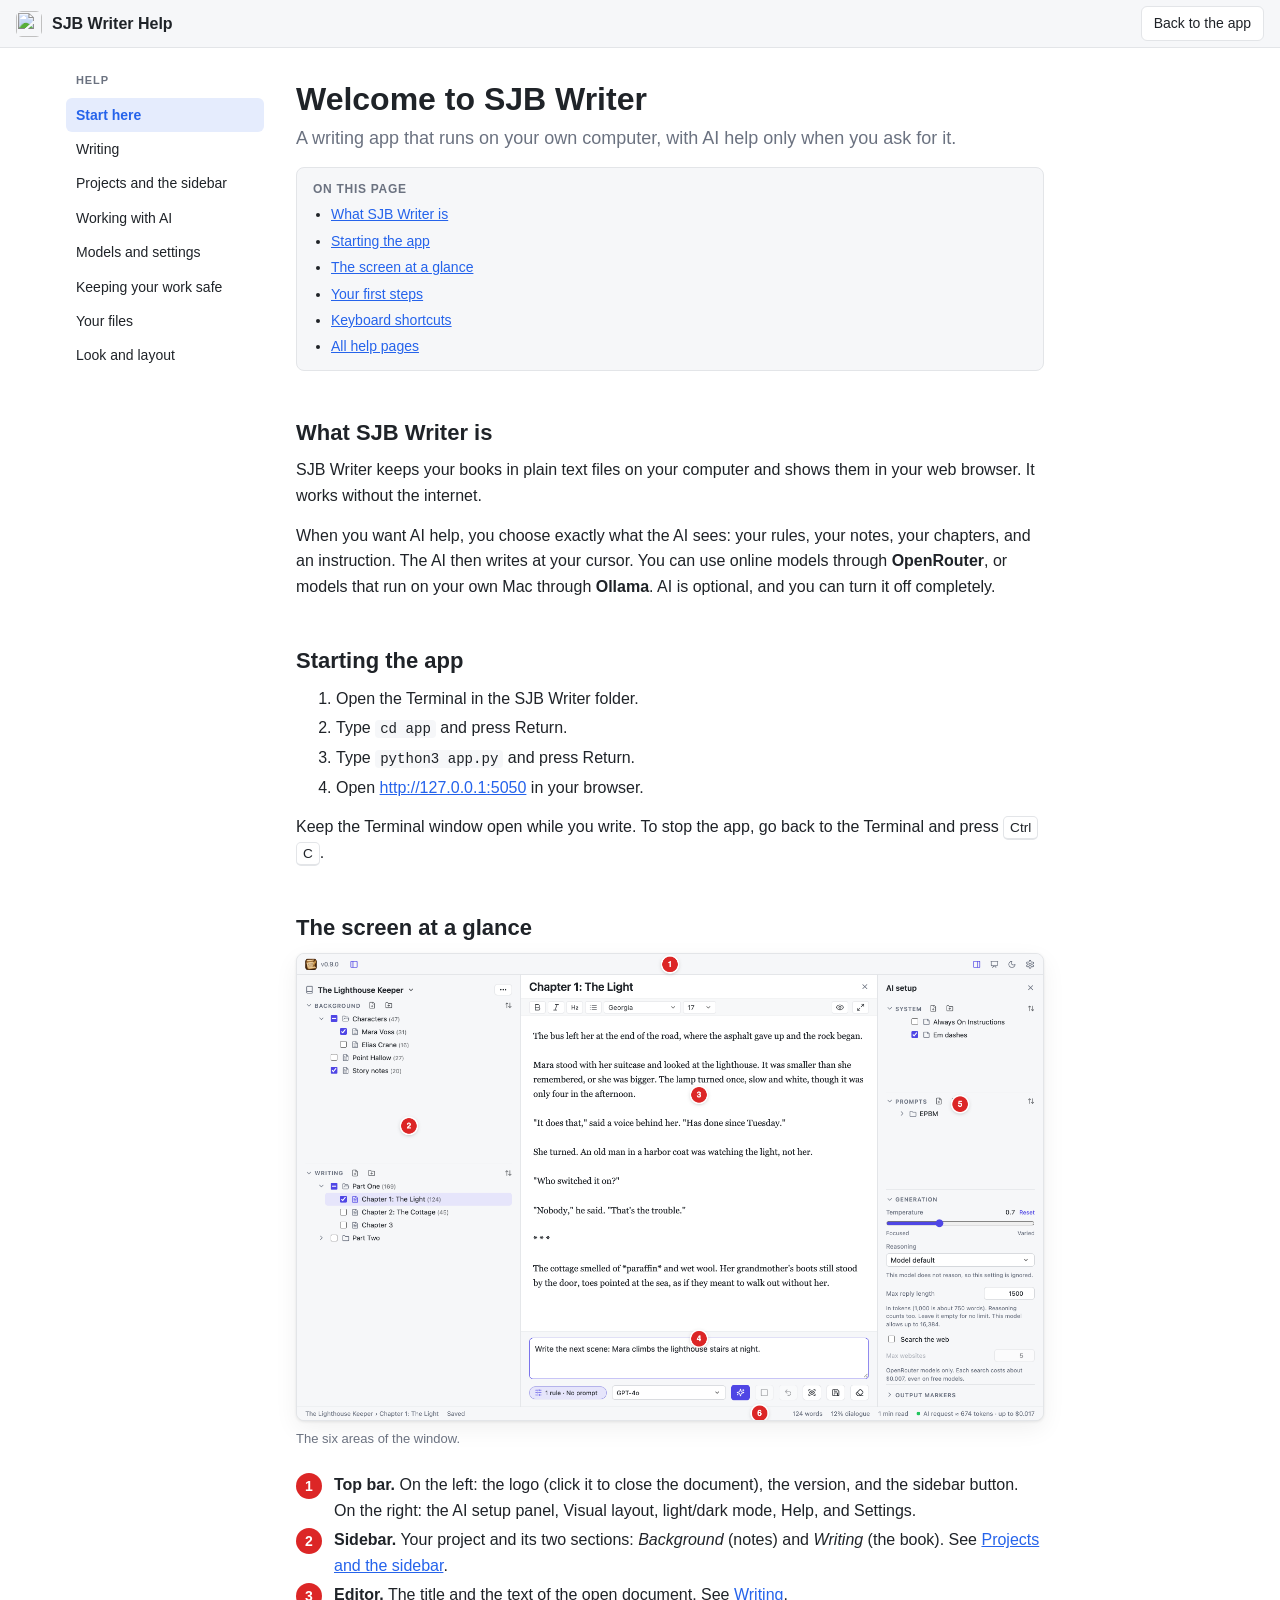
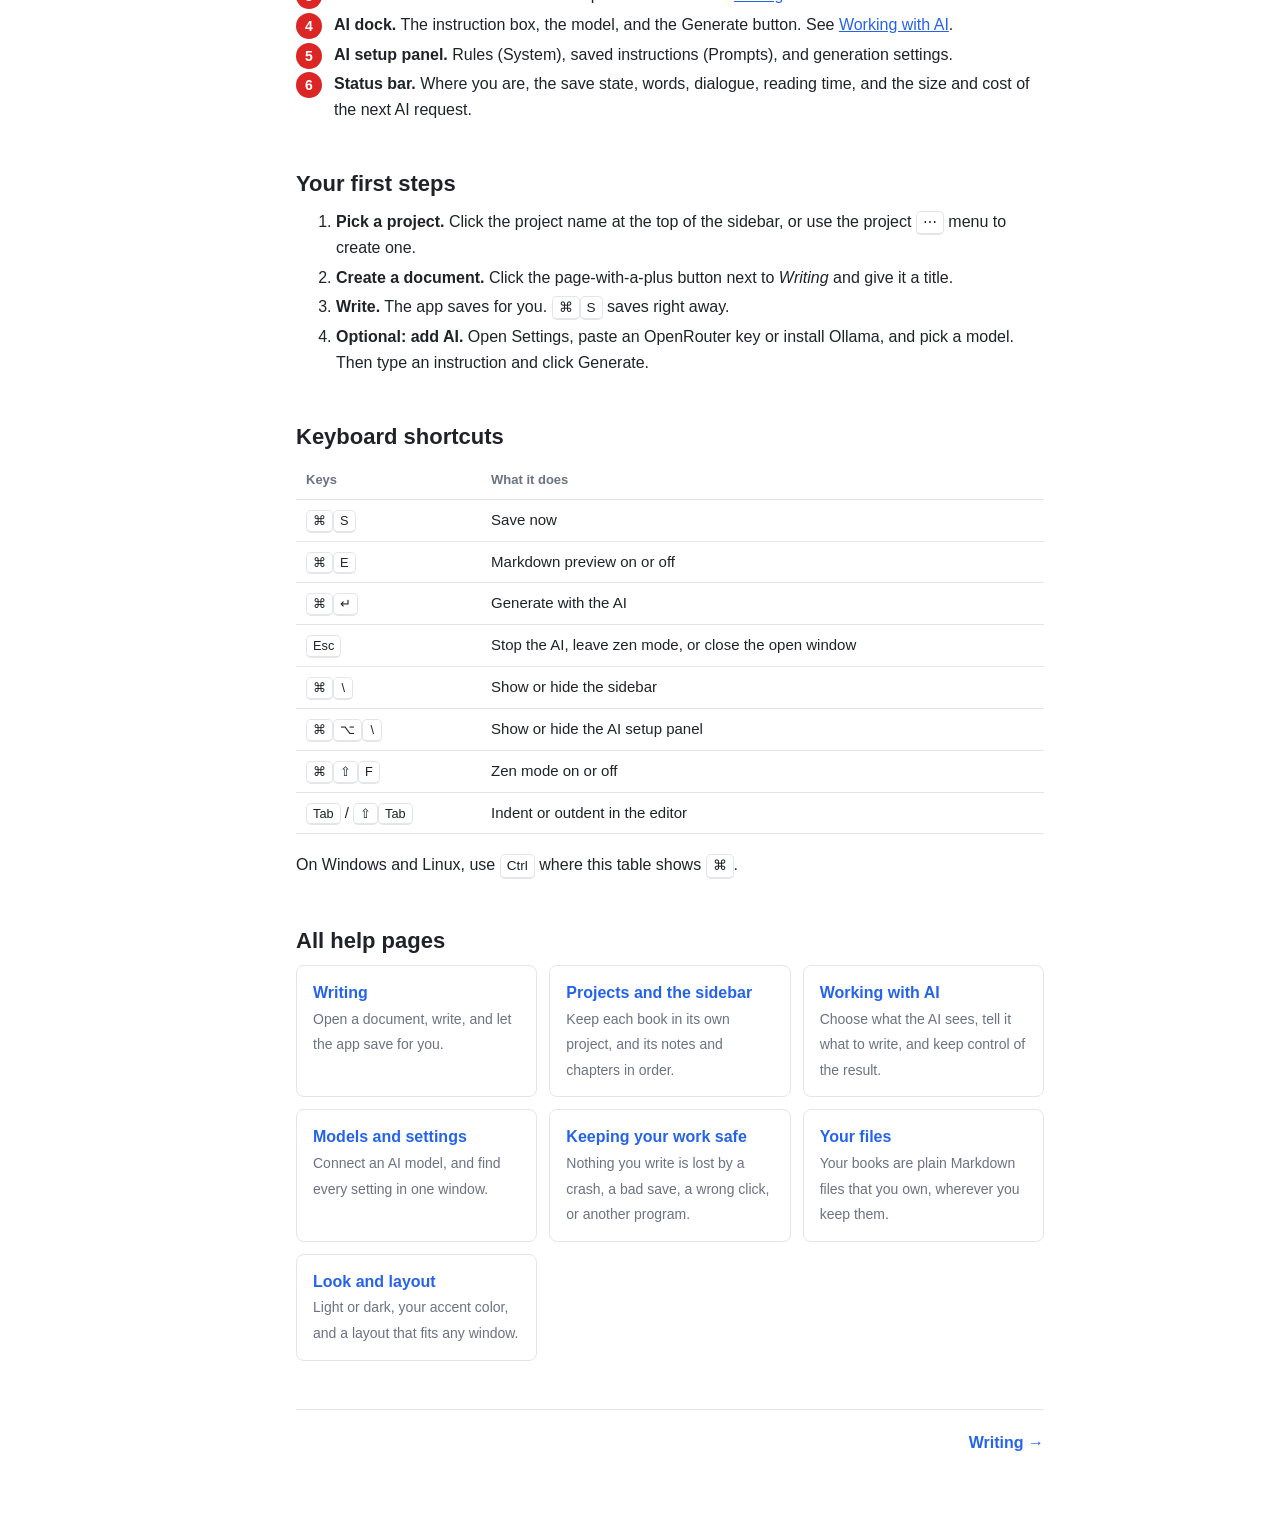
==== app/static/help/index.html @ 3fe7153a "Merge feat/help-pages: help pages and a Help button Co-Authored-By: Claude Opus 5.5 <noreply@anthrop" ====
<!doctype html>
<html lang="en">
<head>
  <meta charset="utf-8">
  <meta name="viewport" content="width=device-width, initial-scale=1">
  <title>Start here · SJB Writer Help</title>
  <link rel="icon" type="image/png" sizes="32x32" href="../favicon-32x32.png">
  <link rel="stylesheet" href="help.css">
  <script src="help.js" defer></script>
</head>
<body>
<header class="help-top">
  <a class="help-brand" href="index.html"><img src="../apple-touch-icon.png" alt="">SJB Writer Help</a>
  <a class="help-back" href="/">Back to the app</a>
</header>
<div class="help-layout">
  <nav class="help-nav" aria-label="Help pages">
    <h2>Help</h2>
    <ol>
      <li><a href="index.html" aria-current="page">Start here</a></li>
      <li><a href="writing.html">Writing</a></li>
      <li><a href="organizing.html">Projects and the sidebar</a></li>
      <li><a href="ai.html">Working with AI</a></li>
      <li><a href="models.html">Models and settings</a></li>
      <li><a href="safety.html">Keeping your work safe</a></li>
      <li><a href="files.html">Your files</a></li>
      <li><a href="look.html">Look and layout</a></li>
    </ol>
  </nav>
  <main class="help-main">
<h1>Welcome to SJB Writer</h1>
<p class="help-lead">A writing app that runs on your own computer, with AI help only when you ask for it.</p>
<nav class="help-toc" aria-label="On this page">
  <strong>On this page</strong>
  <ul>
    <li><a href="#what">What SJB Writer is</a></li>
    <li><a href="#start">Starting the app</a></li>
    <li><a href="#screen">The screen at a glance</a></li>
    <li><a href="#first-steps">Your first steps</a></li>
    <li><a href="#shortcuts">Keyboard shortcuts</a></li>
    <li><a href="#pages">All help pages</a></li>
  </ul>
</nav>

<h2 id="what">What SJB Writer is</h2>
<p>SJB Writer keeps your books in plain text files on your computer and shows them in your web browser. It works without the internet.</p>
<p>When you want AI help, you choose exactly what the AI sees: your rules, your notes, your chapters, and an instruction. The AI then writes at your cursor. You can use online models through <strong>OpenRouter</strong>, or models that run on your own Mac through <strong>Ollama</strong>. AI is optional, and you can turn it off completely.</p>

<h2 id="start">Starting the app</h2>
<ol>
<li>Open the Terminal in the SJB Writer folder.</li>
<li>Type <code>cd app</code> and press Return.</li>
<li>Type <code>python3 app.py</code> and press Return.</li>
<li>Open <a href="http://127.0.0.1:5050">http://127.0.0.1:5050</a> in your browser.</li>
</ol>
<p>Keep the Terminal window open while you write. To stop the app, go back to the Terminal and press <kbd>Ctrl</kbd><kbd>C</kbd>.</p>

<h2 id="screen">The screen at a glance</h2>
<figure>
  <img src="assets/overview.png" alt="The SJB Writer window, with six numbered areas" loading="lazy">
  <figcaption>The six areas of the window.</figcaption>
</figure>
<ol class="callouts">
<li data-n="1"><strong>Top bar.</strong> On the left: the logo (click it to close the document), the version, and the sidebar button. On the right: the AI setup panel, Visual layout, light/dark mode, Help, and Settings.</li>
<li data-n="2"><strong>Sidebar.</strong> Your project and its two sections: <em>Background</em> (notes) and <em>Writing</em> (the book). See <a href="organizing.html">Projects and the sidebar</a>.</li>
<li data-n="3"><strong>Editor.</strong> The title and the text of the open document. See <a href="writing.html">Writing</a>.</li>
<li data-n="4"><strong>AI dock.</strong> The instruction box, the model, and the Generate button. See <a href="ai.html">Working with AI</a>.</li>
<li data-n="5"><strong>AI setup panel.</strong> Rules (System), saved instructions (Prompts), and generation settings.</li>
<li data-n="6"><strong>Status bar.</strong> Where you are, the save state, words, dialogue, reading time, and the size and cost of the next AI request.</li>
</ol>

<h2 id="first-steps">Your first steps</h2>
<ol>
<li><strong>Pick a project.</strong> Click the project name at the top of the sidebar, or use the project <kbd>⋯</kbd> menu to create one.</li>
<li><strong>Create a document.</strong> Click the page-with-a-plus button next to <em>Writing</em> and give it a title.</li>
<li><strong>Write.</strong> The app saves for you. <kbd>⌘</kbd><kbd>S</kbd> saves right away.</li>
<li><strong>Optional: add AI.</strong> Open Settings, paste an OpenRouter key or install Ollama, and pick a model. Then type an instruction and click Generate.</li>
</ol>

<h2 id="shortcuts">Keyboard shortcuts</h2>
<table>
<thead><tr><th>Keys</th><th>What it does</th></tr></thead>
<tbody>
<tr><td><kbd>⌘</kbd><kbd>S</kbd></td><td>Save now</td></tr>
<tr><td><kbd>⌘</kbd><kbd>E</kbd></td><td>Markdown preview on or off</td></tr>
<tr><td><kbd>⌘</kbd><kbd>↵</kbd></td><td>Generate with the AI</td></tr>
<tr><td><kbd>Esc</kbd></td><td>Stop the AI, leave zen mode, or close the open window</td></tr>
<tr><td><kbd>⌘</kbd><kbd>\</kbd></td><td>Show or hide the sidebar</td></tr>
<tr><td><kbd>⌘</kbd><kbd>⌥</kbd><kbd>\</kbd></td><td>Show or hide the AI setup panel</td></tr>
<tr><td><kbd>⌘</kbd><kbd>⇧</kbd><kbd>F</kbd></td><td>Zen mode on or off</td></tr>
<tr><td><kbd>Tab</kbd> / <kbd>⇧</kbd><kbd>Tab</kbd></td><td>Indent or outdent in the editor</td></tr>
</tbody>
</table>
<p>On Windows and Linux, use <kbd>Ctrl</kbd> where this table shows <kbd>⌘</kbd>.</p>

<h2 id="pages">All help pages</h2>
<div class="help-cards">
  <a href="writing.html"><strong>Writing</strong><span>Open a document, write, and let the app save for you.</span></a>
  <a href="organizing.html"><strong>Projects and the sidebar</strong><span>Keep each book in its own project, and its notes and chapters in order.</span></a>
  <a href="ai.html"><strong>Working with AI</strong><span>Choose what the AI sees, tell it what to write, and keep control of the result.</span></a>
  <a href="models.html"><strong>Models and settings</strong><span>Connect an AI model, and find every setting in one window.</span></a>
  <a href="safety.html"><strong>Keeping your work safe</strong><span>Nothing you write is lost by a crash, a bad save, a wrong click, or another program.</span></a>
  <a href="files.html"><strong>Your files</strong><span>Your books are plain Markdown files that you own, wherever you keep them.</span></a>
  <a href="look.html"><strong>Look and layout</strong><span>Light or dark, your accent color, and a layout that fits any window.</span></a>
</div>

<nav class="help-pager" aria-label="More help">
  <span></span>
  <a href="writing.html">Writing →</a>
</nav>
  </main>
</div>
</body>
</html>
---- app/static/help/help.css ----
/* SJB Writer help pages: the app's colors and fonts, laid out for reading.
   Tokens match app/static/style.css; help.js adds mode-dark and accent-* to <body>. */

body {
  --bg: #ffffff;
  --text: #1f2328;
  --text-muted: #6b7280;
  --panel: #f6f7f9;
  --surface: #ffffff;
  --border: #e3e5e8;
  --hover: #eceef1;
  --accent-light: #2563eb;
  --accent-dark: #60a5fa;
  --accent: var(--accent-light);
  --accent-soft: color-mix(in srgb, var(--accent) 12%, var(--bg));
  --shadow: 0 1px 3px rgba(0, 0, 0, 0.08), 0 8px 24px rgba(0, 0, 0, 0.06);
  --gutter: 16px;
  --topbar-h: 48px;
}

body.mode-dark {
  --bg: #17181b;
  --text: #e6e7e9;
  --text-muted: #9097a0;
  --panel: #1e2024;
  --surface: #26282d;
  --border: #2f3237;
  --hover: #2a2d32;
  --accent: var(--accent-dark);
  --accent-soft: color-mix(in srgb, var(--accent) 22%, var(--bg));
  --shadow: 0 1px 3px rgba(0, 0, 0, 0.4), 0 8px 24px rgba(0, 0, 0, 0.35);
}

body.accent-blue    { --accent-light: #2563eb; --accent-dark: #60a5fa; }
body.accent-indigo  { --accent-light: #4f46e5; --accent-dark: #818cf8; }
body.accent-teal    { --accent-light: #0d9488; --accent-dark: #2dd4bf; }
body.accent-crimson { --accent-light: #dc2626; --accent-dark: #f87171; }
body.accent-amber   { --accent-light: #b45309; --accent-dark: #fbbf24; }
body.accent-violet  { --accent-light: #7c3aed; --accent-dark: #a78bfa; }

* {
  box-sizing: border-box;
}

body {
  margin: 0;
  background-color: var(--bg);
  color: var(--text);
  font-family: -apple-system, BlinkMacSystemFont, "Segoe UI", Roboto, Helvetica, Arial, sans-serif;
  font-size: 16px;
  line-height: 1.6;
}

a {
  color: var(--accent);
}

/* ----- Top bar ----- */
.help-top {
  position: sticky;
  top: 0;
  z-index: 10;
  height: var(--topbar-h);
  display: flex;
  align-items: center;
  justify-content: space-between;
  gap: 16px;
  padding: 0 var(--gutter);
  background-color: var(--panel);
  border-bottom: 1px solid var(--border);
}

.help-brand {
  display: flex;
  align-items: center;
  gap: 10px;
  color: var(--text);
  font-weight: 600;
  text-decoration: none;
}

.help-brand img {
  width: 26px;
  height: 26px;
  border-radius: 6px;
}

.help-back {
  font-size: 14px;
  text-decoration: none;
  padding: 5px 12px;
  border: 1px solid var(--border);
  border-radius: 6px;
  background-color: var(--surface);
  color: var(--text);
  white-space: nowrap;
}

.help-back:hover {
  background-color: var(--hover);
}

/* ----- Page layout: contents on the left, the page on the right ----- */
.help-layout {
  display: flex;
  align-items: flex-start;
  max-width: 1180px;
  margin: 0 auto;
}

.help-nav {
  position: sticky;
  top: var(--topbar-h);
  flex: 0 0 230px;
  max-height: calc(100vh - var(--topbar-h));
  overflow-y: auto;
  padding: 24px var(--gutter);
}

.help-nav h2 {
  margin: 0 0 8px 10px;
  font-size: 11px;
  font-weight: 600;
  letter-spacing: 0.08em;
  text-transform: uppercase;
  color: var(--text-muted);
}

.help-nav ol {
  list-style: none;
  margin: 0;
  padding: 0;
}

.help-nav a {
  display: block;
  padding: 6px 10px;
  border-radius: 6px;
  color: var(--text);
  font-size: 14px;
  text-decoration: none;
}

.help-nav a:hover {
  background-color: var(--hover);
}

.help-nav a[aria-current="page"] {
  background-color: var(--accent-soft);
  color: var(--accent);
  font-weight: 600;
}

.help-main {
  flex: 1;
  min-width: 0;
  max-width: 780px;
  padding: 32px var(--gutter) 64px;
}

/* ----- Text ----- */
.help-main h1 {
  margin: 0 0 6px;
  font-size: 32px;
  line-height: 1.2;
}

.help-lead {
  margin: 0 0 28px;
  font-size: 18px;
  color: var(--text-muted);
}

.help-main h2 {
  margin: 40px 0 10px;
  padding-top: 8px;
  font-size: 22px;
  line-height: 1.3;
  scroll-margin-top: calc(var(--topbar-h) + 8px);
}

.help-main h3 {
  margin: 24px 0 6px;
  font-size: 17px;
}

.help-main p,
.help-main ul,
.help-main ol {
  margin: 0 0 14px;
}

.help-main li + li {
  margin-top: 4px;
}

/* On this page: links to the page's sections */
.help-toc {
  margin: 0 0 28px;
  padding: 12px 16px;
  border: 1px solid var(--border);
  border-radius: 8px;
  background-color: var(--panel);
  font-size: 14px;
}

.help-toc strong {
  display: block;
  margin-bottom: 4px;
  color: var(--text-muted);
  font-size: 12px;
  letter-spacing: 0.06em;
  text-transform: uppercase;
}

.help-toc ul {
  margin: 0;
  padding-left: 18px;
}

kbd {
  display: inline-block;
  min-width: 1.6em;
  padding: 1px 6px;
  border: 1px solid var(--border);
  border-bottom-width: 2px;
  border-radius: 5px;
  background-color: var(--surface);
  font-family: inherit;
  font-size: 0.85em;
  line-height: 1.4;
  text-align: center;
}

code {
  padding: 1px 5px;
  border-radius: 4px;
  background-color: var(--panel);
  font-family: ui-monospace, SFMono-Regular, Menlo, monospace;
  font-size: 0.88em;
}

pre {
  margin: 0 0 16px;
  padding: 12px 14px;
  border: 1px solid var(--border);
  border-radius: 8px;
  background-color: var(--panel);
  overflow-x: auto;
  font-size: 14px;
  line-height: 1.5;
}

pre code {
  padding: 0;
  background: none;
}

/* A short tip or warning */
.help-note {
  margin: 0 0 16px;
  padding: 10px 14px;
  border-left: 3px solid var(--accent);
  border-radius: 0 8px 8px 0;
  background-color: var(--accent-soft);
}

.help-note p:last-child {
  margin-bottom: 0;
}

/* Screenshots */
figure {
  margin: 8px 0 22px;
}

figure img {
  display: block;
  max-width: 100%;
  height: auto;
  border: 1px solid var(--border);
  border-radius: 8px;
  box-shadow: var(--shadow);
  background-color: var(--surface);
}

figure.narrow img {
  max-width: 360px;
}

figure.small img {
  max-width: 480px;
}

figcaption {
  margin-top: 8px;
  font-size: 13px;
  color: var(--text-muted);
}

/* Tables (shortcuts, settings) */
table {
  width: 100%;
  margin: 0 0 18px;
  border-collapse: collapse;
  font-size: 15px;
}

th,
td {
  padding: 8px 10px;
  border-bottom: 1px solid var(--border);
  text-align: left;
  vertical-align: top;
}

th {
  font-size: 13px;
  color: var(--text-muted);
  font-weight: 600;
}

td:first-child {
  white-space: nowrap;
}

/* Numbered markers that match the red circles in the overview screenshot */
.callouts {
  list-style: none;
  padding: 0;
}

.callouts li {
  position: relative;
  padding-left: 38px;
}

.callouts li::before {
  content: attr(data-n);
  position: absolute;
  left: 0;
  top: 1px;
  width: 26px;
  height: 26px;
  border-radius: 50%;
  background-color: #dc2626;
  color: #fff;
  font-size: 14px;
  font-weight: 700;
  line-height: 26px;
  text-align: center;
}

/* Cards that link to the other pages */
.help-cards {
  display: grid;
  grid-template-columns: repeat(auto-fill, minmax(220px, 1fr));
  gap: 12px;
  margin: 0 0 20px;
}

.help-cards a {
  display: block;
  padding: 14px 16px;
  border: 1px solid var(--border);
  border-radius: 8px;
  background-color: var(--surface);
  color: var(--text);
  text-decoration: none;
}

.help-cards a:hover {
  border-color: var(--accent);
}

.help-cards strong {
  display: block;
  color: var(--accent);
}

.help-cards span {
  font-size: 14px;
  color: var(--text-muted);
}

/* Previous / next page */
.help-pager {
  display: flex;
  justify-content: space-between;
  gap: 12px;
  margin-top: 48px;
  padding-top: 20px;
  border-top: 1px solid var(--border);
}

.help-pager a {
  text-decoration: none;
  font-weight: 600;
}

/* ----- Narrow windows: the contents list sits above the page ----- */
@media (max-width: 820px) {
  .help-layout {
    display: block;
  }

  .help-nav {
    position: static;
    max-height: none;
    padding: 12px var(--gutter) 0;
  }

  .help-nav h2 {
    display: none;
  }

  .help-nav ol {
    display: flex;
    flex-wrap: wrap;
    gap: 4px;
  }

  .help-nav a {
    padding: 4px 10px;
    border: 1px solid var(--border);
    font-size: 13px;
  }

  .help-main {
    padding-top: 20px;
  }

  .help-main h1 {
    font-size: 26px;
  }

  figure.narrow img,
  figure.small img {
    max-width: 100%;
  }
}
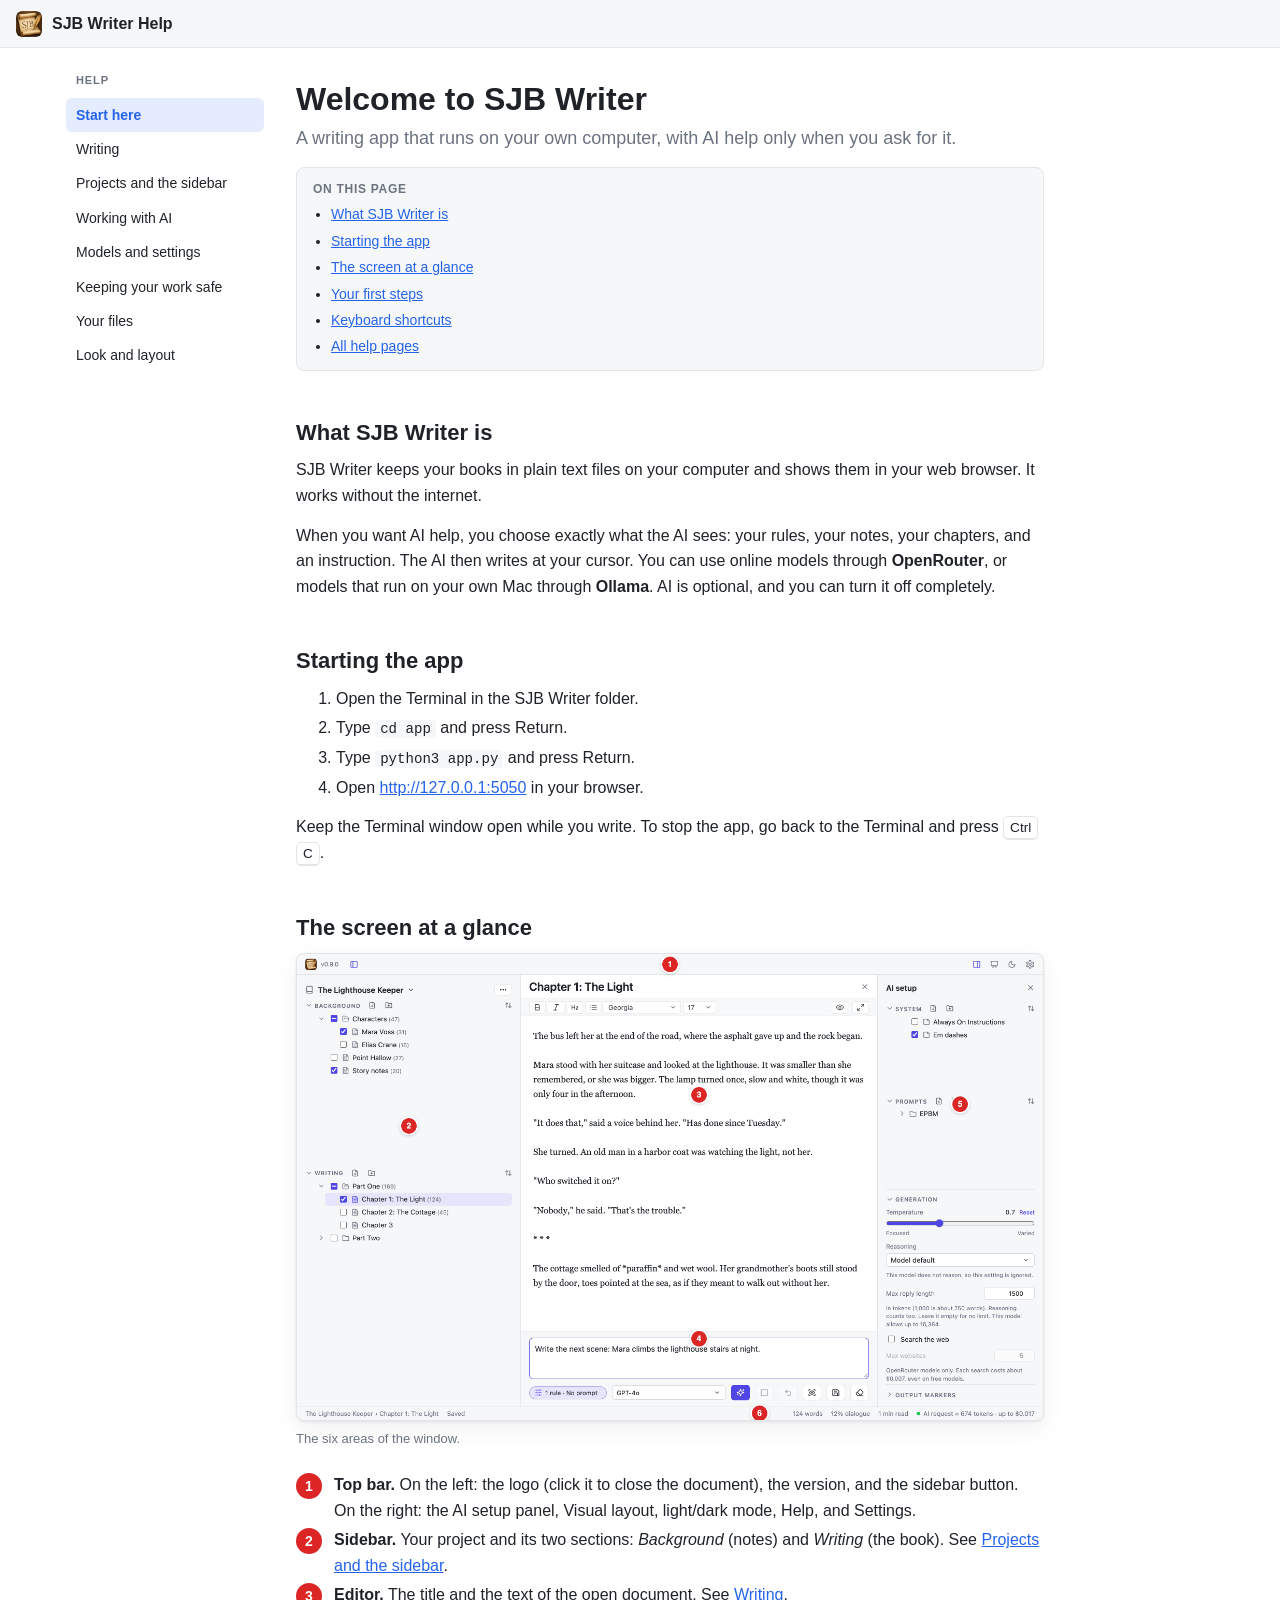
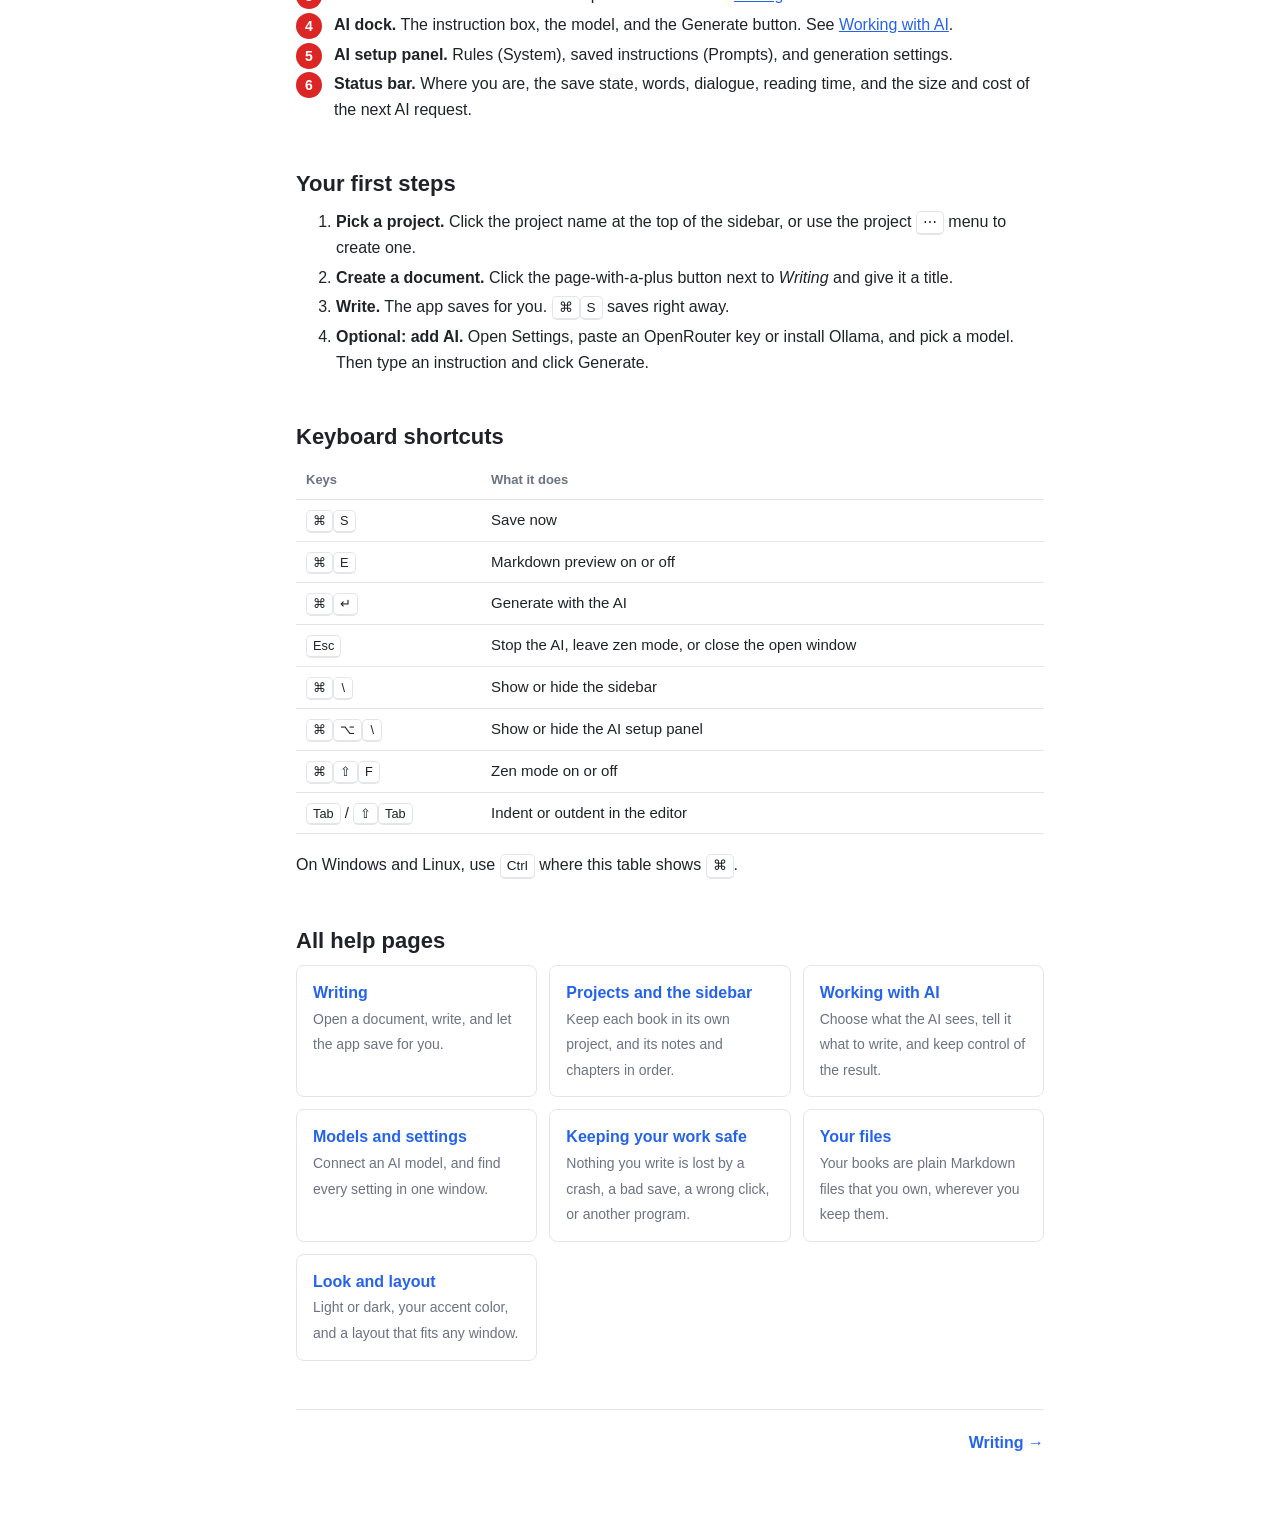
==== commit a3294116: "Merge fix/portable-help: help folder works on its own Co-Authored-By: Claude Opus 5.5 <noreply@anthr" ====
--- a/app/static/help/index.html
+++ b/app/static/help/index.html
@@ -4,14 +4,14 @@
   <meta charset="utf-8">
   <meta name="viewport" content="width=device-width, initial-scale=1">
   <title>Start here · SJB Writer Help</title>
-  <link rel="icon" type="image/png" sizes="32x32" href="../favicon-32x32.png">
+  <link rel="icon" type="image/png" sizes="32x32" href="assets/favicon-32x32.png">
   <link rel="stylesheet" href="help.css">
   <script src="help.js" defer></script>
 </head>
 <body>
 <header class="help-top">
-  <a class="help-brand" href="index.html"><img src="../apple-touch-icon.png" alt="">SJB Writer Help</a>
-  <a class="help-back" href="/">Back to the app</a>
+  <a class="help-brand" href="index.html"><img src="assets/logo.png" alt="">SJB Writer Help</a>
+  <a class="help-back" id="helpBack" href="/">Back to the app</a>
 </header>
 <div class="help-layout">
   <nav class="help-nav" aria-label="Help pages">
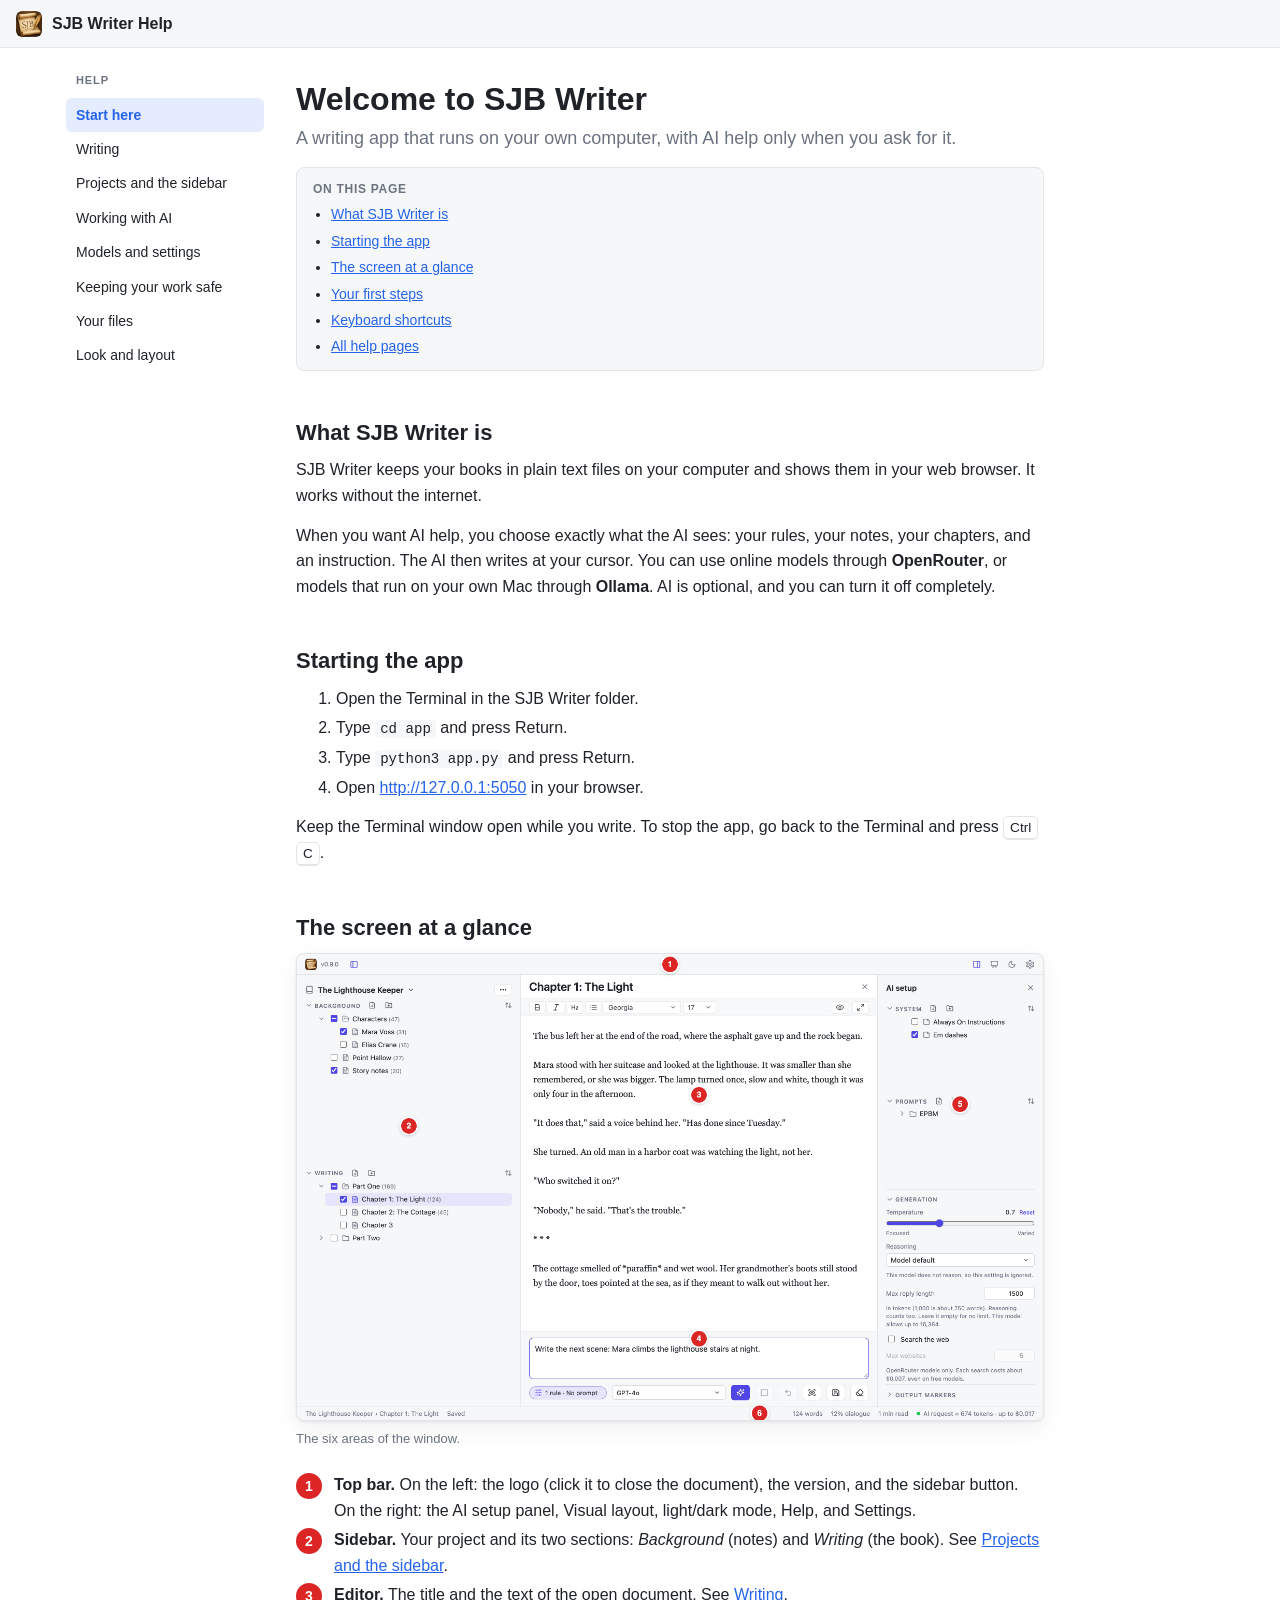
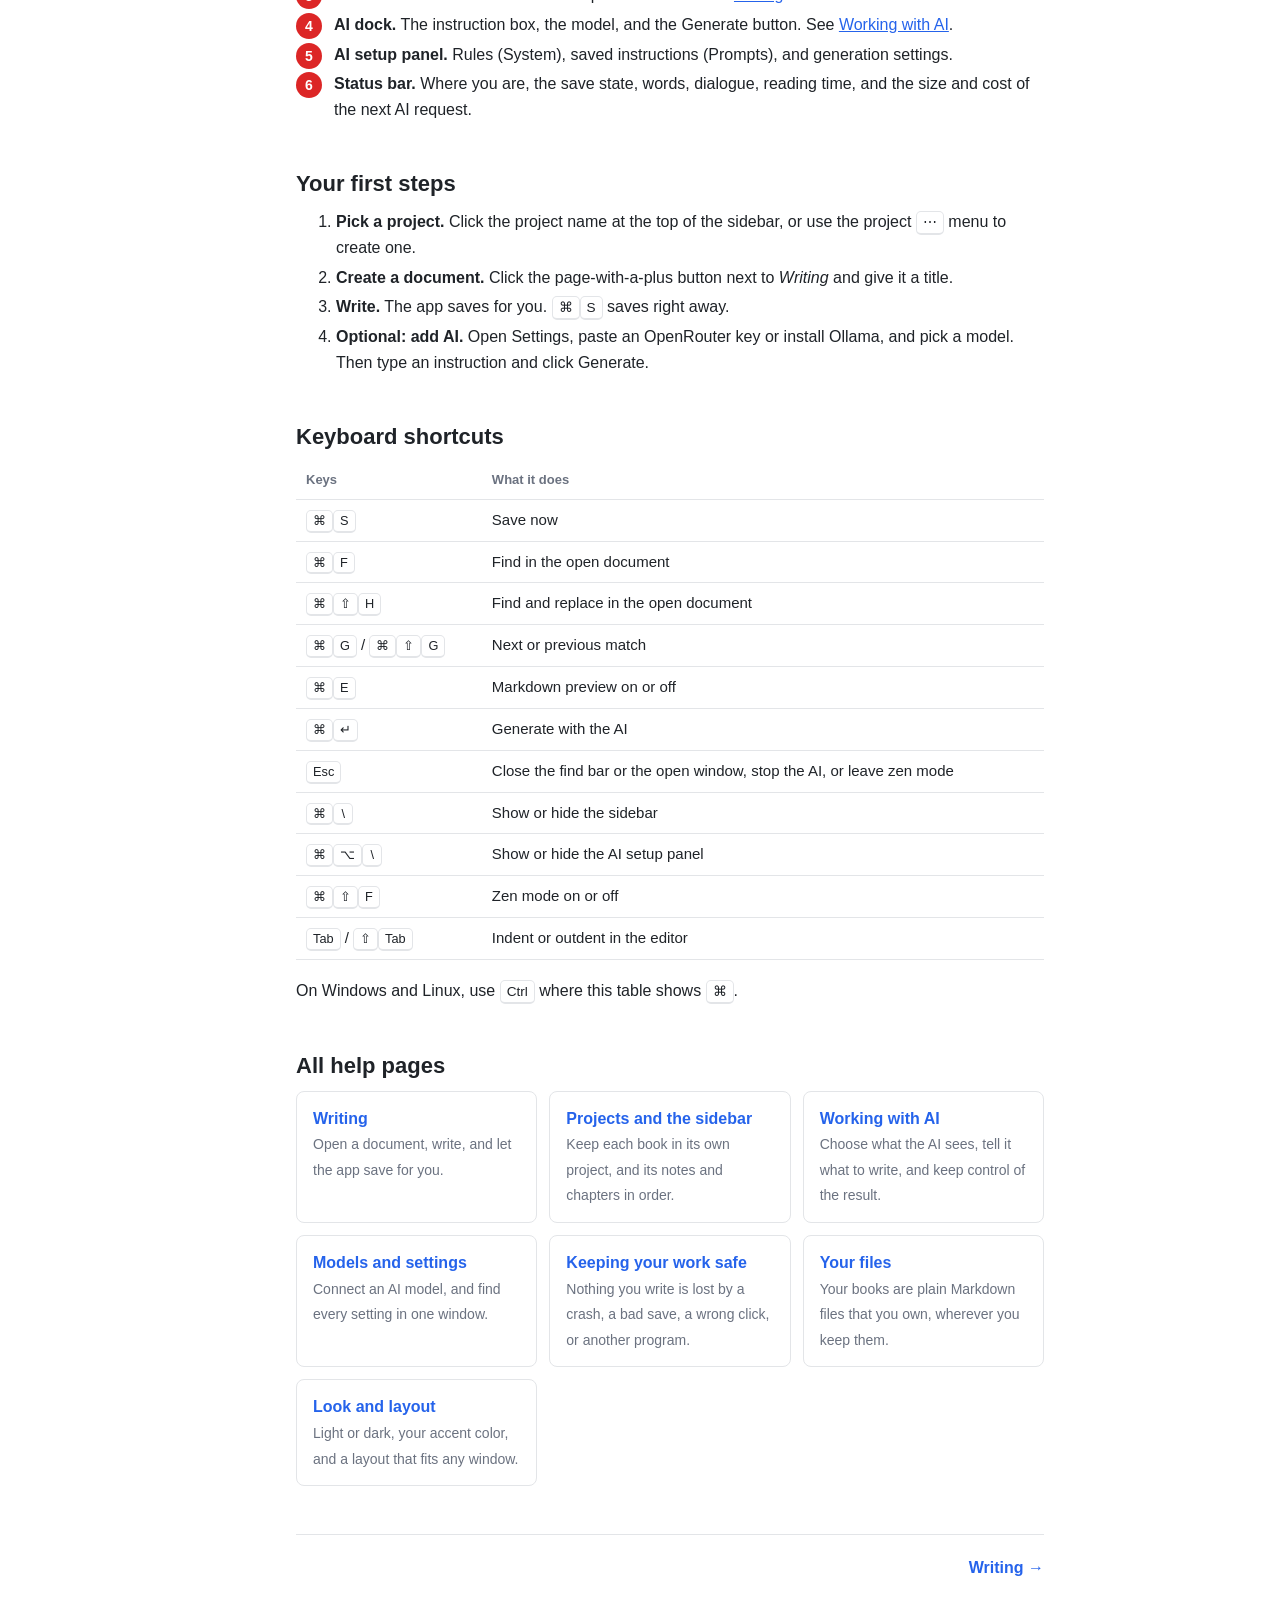
==== commit 5c4ac641: "Merge feat/find-replace: find and replace, in a document and across the project Co-Authored-By: Clau" ====
--- a/app/static/help/index.html
+++ b/app/static/help/index.html
@@ -82,9 +82,12 @@
 <thead><tr><th>Keys</th><th>What it does</th></tr></thead>
 <tbody>
 <tr><td><kbd>⌘</kbd><kbd>S</kbd></td><td>Save now</td></tr>
+<tr><td><kbd>⌘</kbd><kbd>F</kbd></td><td>Find in the open document</td></tr>
+<tr><td><kbd>⌘</kbd><kbd>⇧</kbd><kbd>H</kbd></td><td>Find and replace in the open document</td></tr>
+<tr><td><kbd>⌘</kbd><kbd>G</kbd> / <kbd>⌘</kbd><kbd>⇧</kbd><kbd>G</kbd></td><td>Next or previous match</td></tr>
 <tr><td><kbd>⌘</kbd><kbd>E</kbd></td><td>Markdown preview on or off</td></tr>
 <tr><td><kbd>⌘</kbd><kbd>↵</kbd></td><td>Generate with the AI</td></tr>
-<tr><td><kbd>Esc</kbd></td><td>Stop the AI, leave zen mode, or close the open window</td></tr>
+<tr><td><kbd>Esc</kbd></td><td>Close the find bar or the open window, stop the AI, or leave zen mode</td></tr>
 <tr><td><kbd>⌘</kbd><kbd>\</kbd></td><td>Show or hide the sidebar</td></tr>
 <tr><td><kbd>⌘</kbd><kbd>⌥</kbd><kbd>\</kbd></td><td>Show or hide the AI setup panel</td></tr>
 <tr><td><kbd>⌘</kbd><kbd>⇧</kbd><kbd>F</kbd></td><td>Zen mode on or off</td></tr>
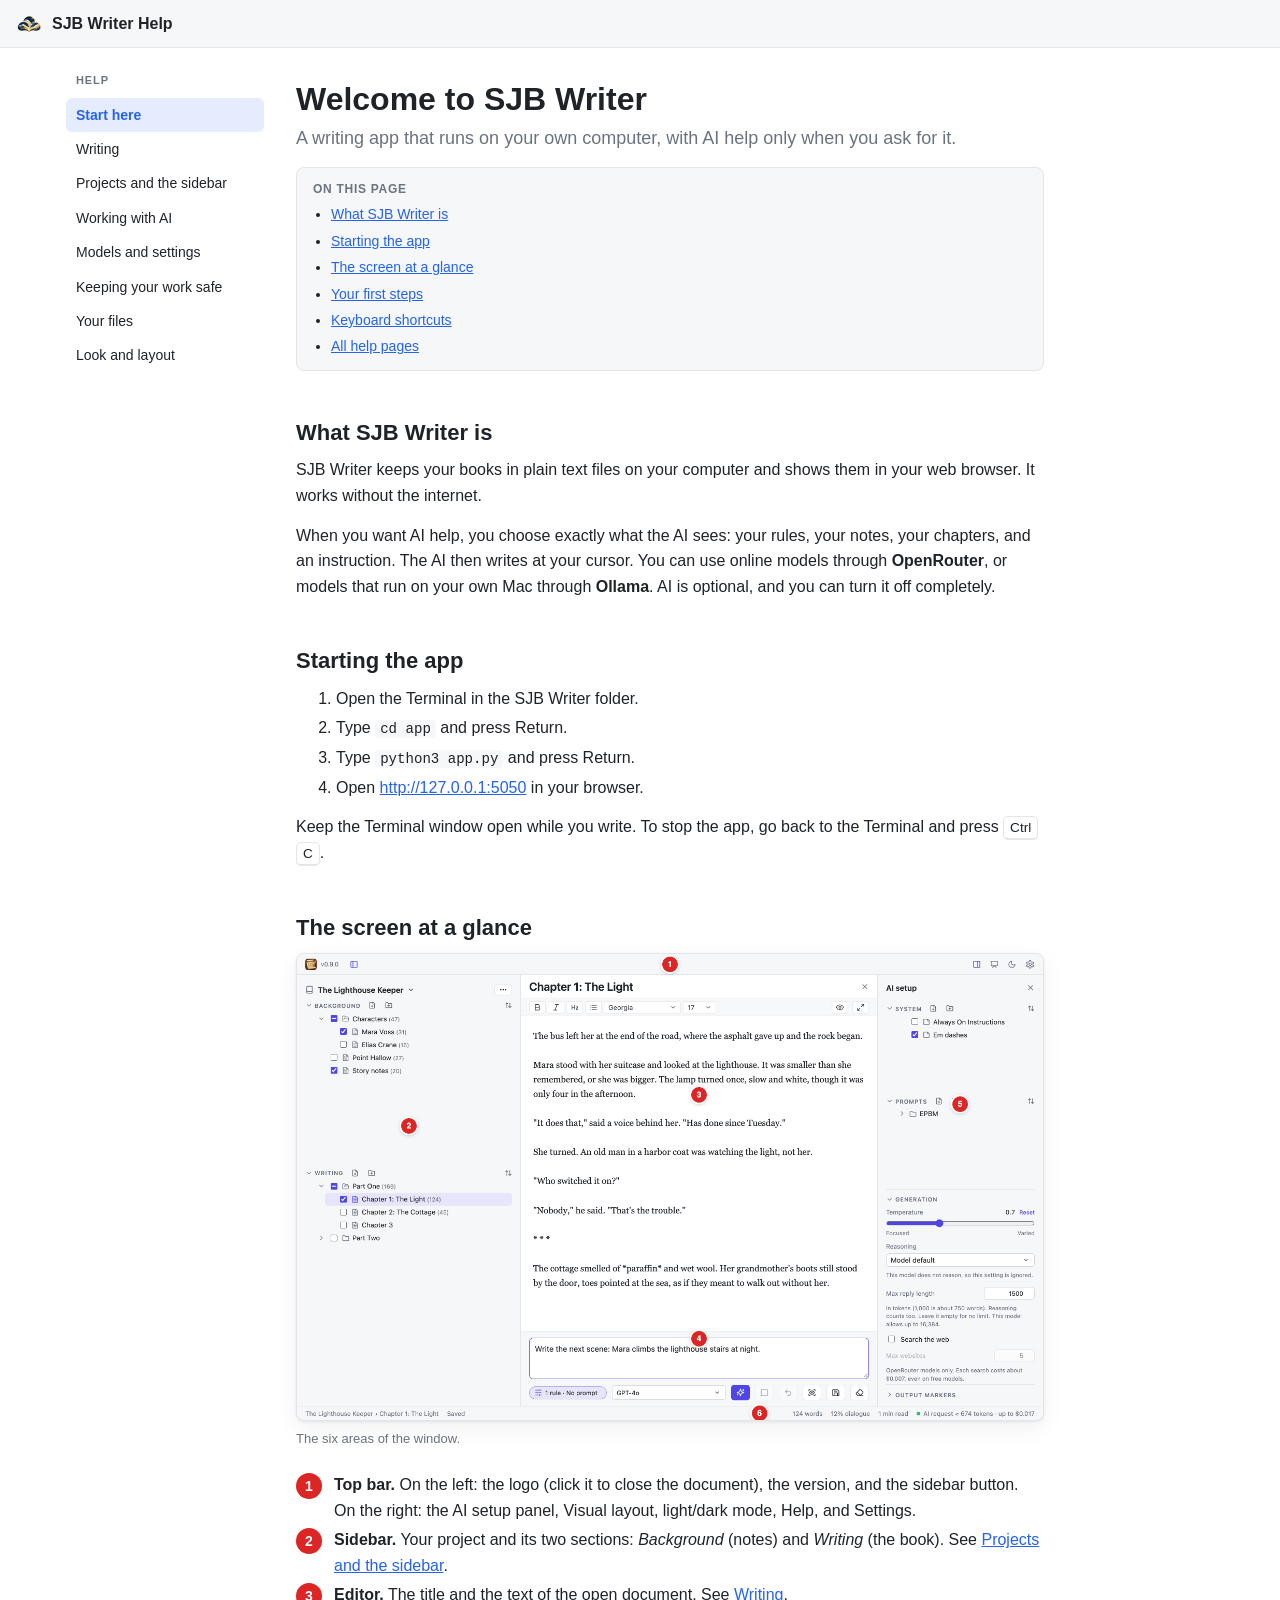
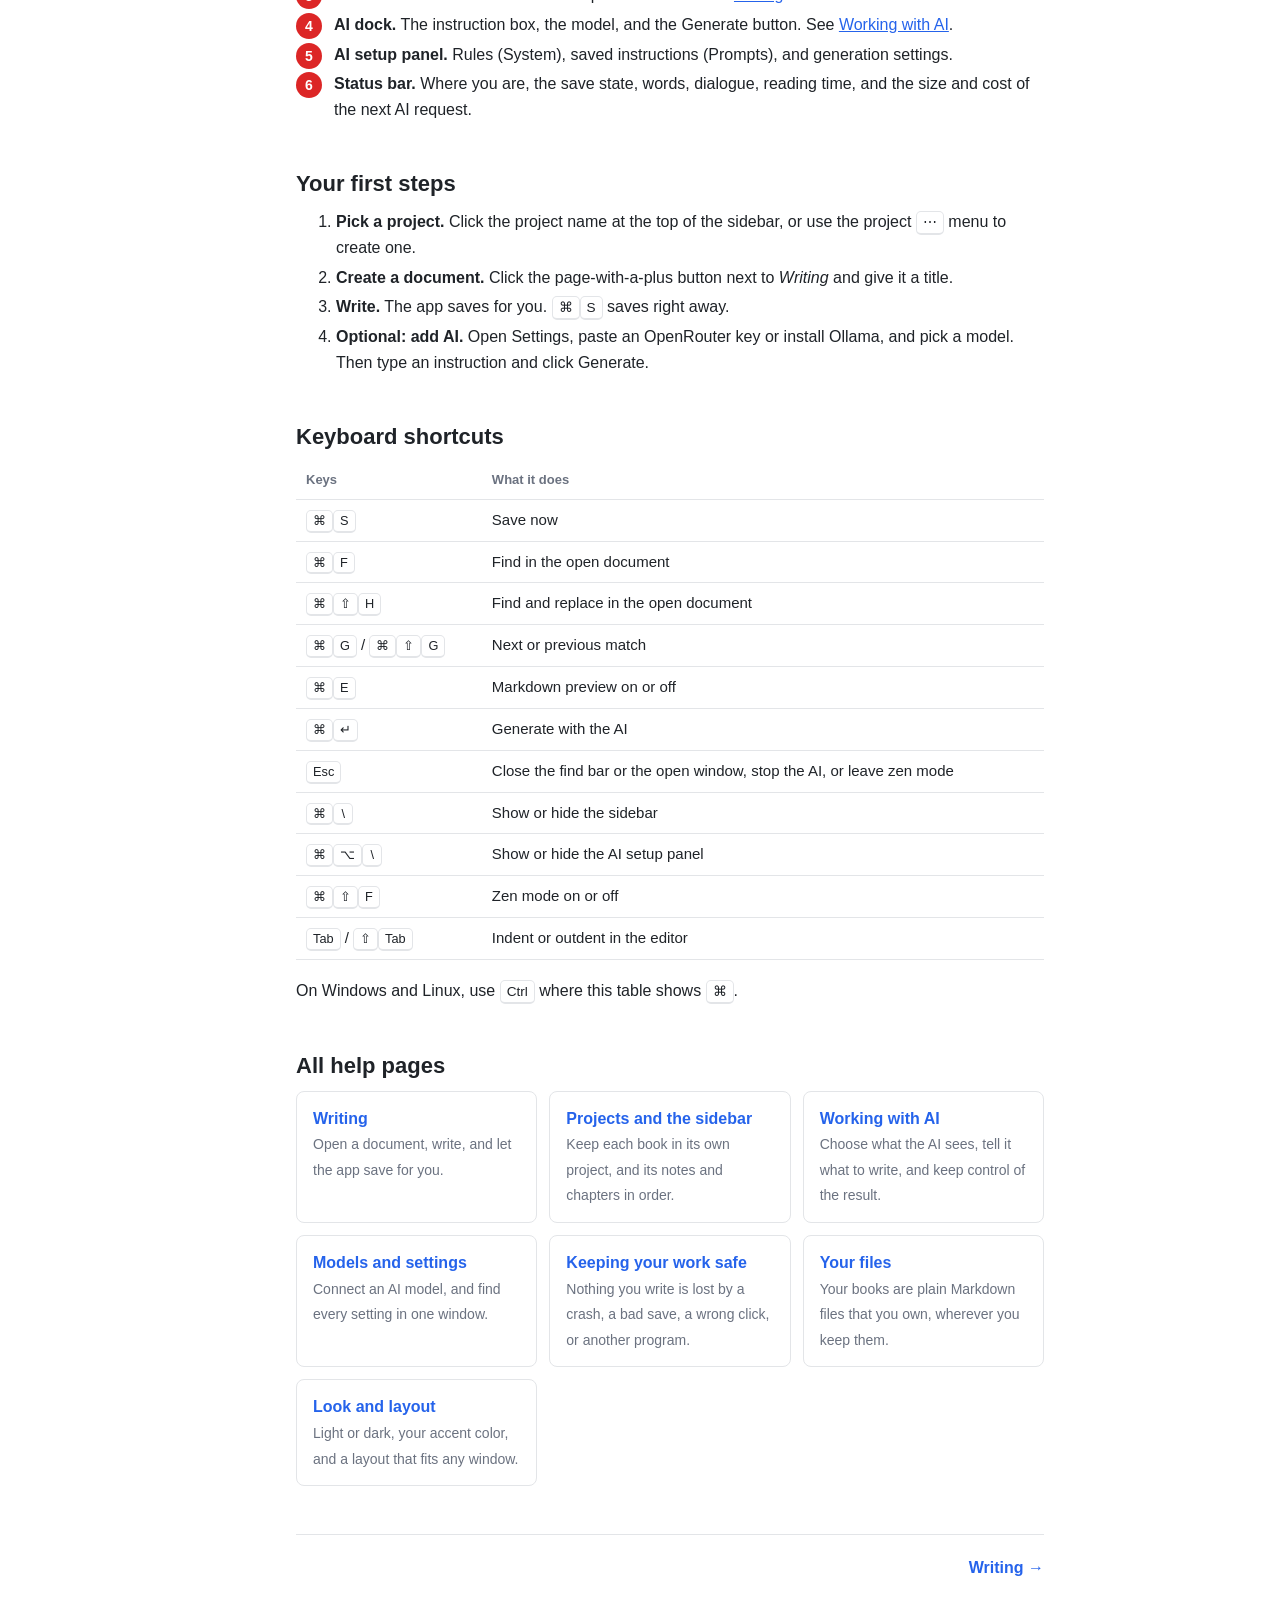
==== commit 3db47704: "Add Cloud Ember logo for the writing app fork" ====
--- a/app/static/help/index.html
+++ b/app/static/help/index.html
@@ -4,13 +4,13 @@
   <meta charset="utf-8">
   <meta name="viewport" content="width=device-width, initial-scale=1">
   <title>Start here · SJB Writer Help</title>
-  <link rel="icon" type="image/png" sizes="32x32" href="assets/favicon-32x32.png">
+  <link rel="icon" type="image/png" sizes="32x32" href="../branding/favicon-32x32.png">
   <link rel="stylesheet" href="help.css">
   <script src="help.js" defer></script>
 </head>
 <body>
 <header class="help-top">
-  <a class="help-brand" href="index.html"><img src="assets/logo.png" alt="">SJB Writer Help</a>
+  <a class="help-brand" href="index.html"><img src="../branding/icon-192.png" alt="">SJB Writer Help</a>
   <a class="help-back" id="helpBack" href="/">Back to the app</a>
 </header>
 <div class="help-layout">
--- a/app/static/help/help.css
+++ b/app/static/help/help.css
@@ -82,7 +82,7 @@
 .help-brand img {
   width: 26px;
   height: 26px;
-  border-radius: 6px;
+  object-fit: contain;
 }
 
 .help-back {
